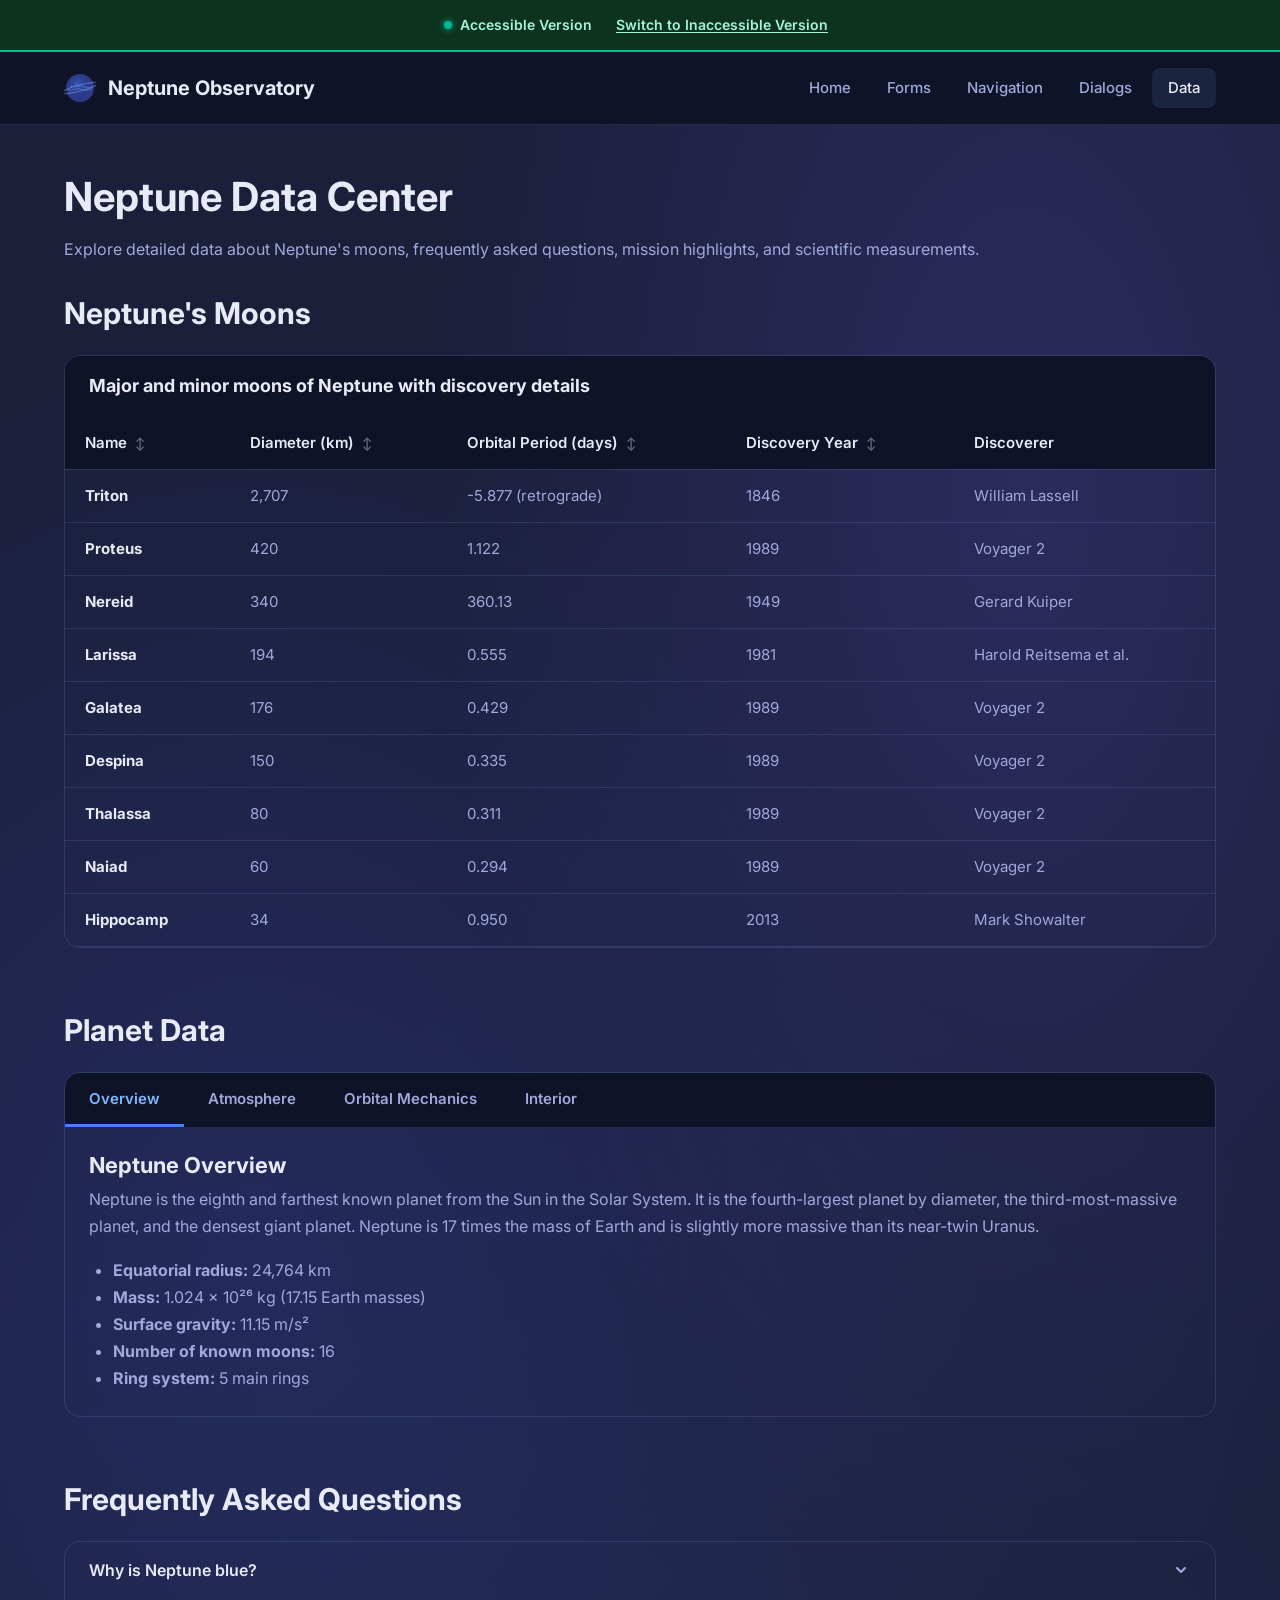
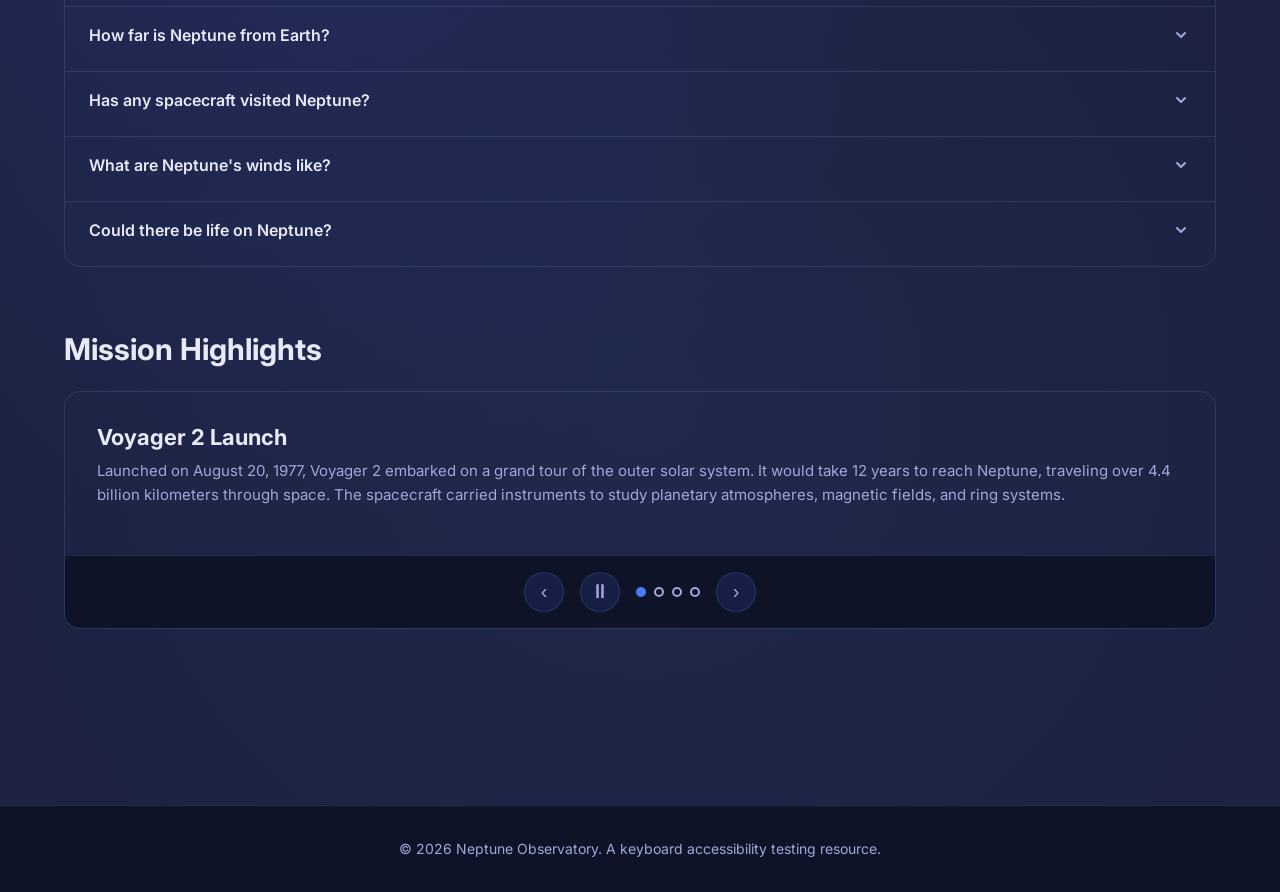
==== data/accessible.html @ d1db6659 "Add accessibility practice site with accessible and inaccessible component demos Includes home, form" ====
<!DOCTYPE html>
<html lang="en">
<head>
  <meta charset="UTF-8">
  <meta name="viewport" content="width=device-width, initial-scale=1.0">
  <title>Data — Neptune Observatory</title>
  <link rel="stylesheet" href="/css/theme.css">
  <link rel="stylesheet" href="/css/components.css">
  <link rel="stylesheet" href="/css/version-switcher.css">
  <link rel="icon" href="/images/neptune-icon.svg">
</head>
<body>
  <a href="#main-content" class="skip-link">Skip to main content</a>

  <header class="site-header">
    <div class="container">
      <a href="/home/accessible.html" class="site-logo">
        <img src="/images/neptune-icon.svg" alt="" width="32" height="32">
        Neptune Observatory
      </a>
      <nav class="main-nav" aria-label="Main navigation">
        <ul>
          <li><a href="/home/accessible.html">Home</a></li>
          <li><a href="/forms/accessible.html">Forms</a></li>
          <li><a href="/navigation/accessible.html">Navigation</a></li>
          <li><a href="/dialogs/accessible.html">Dialogs</a></li>
          <li><a href="/data/accessible.html" aria-current="page">Data</a></li>
        </ul>
      </nav>
    </div>
  </header>

  <main id="main-content">
    <div class="container">
      <div class="section-header" style="margin-bottom: 2rem;">
        <h1>Neptune Data Center</h1>
        <p>Explore detailed data about Neptune's moons, frequently asked questions, mission highlights, and scientific measurements.</p>
      </div>

      <!-- Data Table -->
      <section class="section" aria-labelledby="moons-heading">
        <h2 id="moons-heading">Neptune's Moons</h2>
        <div class="data-table-wrapper" style="margin-top: 1.5rem;">
          <table class="data-table">
            <caption>Major and minor moons of Neptune with discovery details</caption>
            <thead>
              <tr>
                <th scope="col" aria-sort="none">Name</th>
                <th scope="col" aria-sort="none">Diameter (km)</th>
                <th scope="col" aria-sort="none">Orbital Period (days)</th>
                <th scope="col" aria-sort="none">Discovery Year</th>
                <th scope="col">Discoverer</th>
              </tr>
            </thead>
            <tbody>
              <tr>
                <th scope="row">Triton</th>
                <td>2,707</td>
                <td>-5.877 (retrograde)</td>
                <td>1846</td>
                <td>William Lassell</td>
              </tr>
              <tr>
                <th scope="row">Proteus</th>
                <td>420</td>
                <td>1.122</td>
                <td>1989</td>
                <td>Voyager 2</td>
              </tr>
              <tr>
                <th scope="row">Nereid</th>
                <td>340</td>
                <td>360.13</td>
                <td>1949</td>
                <td>Gerard Kuiper</td>
              </tr>
              <tr>
                <th scope="row">Larissa</th>
                <td>194</td>
                <td>0.555</td>
                <td>1981</td>
                <td>Harold Reitsema et al.</td>
              </tr>
              <tr>
                <th scope="row">Galatea</th>
                <td>176</td>
                <td>0.429</td>
                <td>1989</td>
                <td>Voyager 2</td>
              </tr>
              <tr>
                <th scope="row">Despina</th>
                <td>150</td>
                <td>0.335</td>
                <td>1989</td>
                <td>Voyager 2</td>
              </tr>
              <tr>
                <th scope="row">Thalassa</th>
                <td>80</td>
                <td>0.311</td>
                <td>1989</td>
                <td>Voyager 2</td>
              </tr>
              <tr>
                <th scope="row">Naiad</th>
                <td>60</td>
                <td>0.294</td>
                <td>1989</td>
                <td>Voyager 2</td>
              </tr>
              <tr>
                <th scope="row">Hippocamp</th>
                <td>34</td>
                <td>0.950</td>
                <td>2013</td>
                <td>Mark Showalter</td>
              </tr>
            </tbody>
          </table>
        </div>
      </section>

      <!-- Tabs -->
      <section class="section" aria-labelledby="planet-data-heading">
        <h2 id="planet-data-heading">Planet Data</h2>
        <div class="tabs-container" data-tabs style="margin-top: 1.5rem;">
          <div class="tab-list" role="tablist" aria-label="Neptune data categories">
            <button role="tab" id="tab-overview" class="tab-item" aria-selected="true" aria-controls="panel-overview" tabindex="0">Overview</button>
            <button role="tab" id="tab-atmosphere" class="tab-item" aria-selected="false" aria-controls="panel-atmosphere" tabindex="-1">Atmosphere</button>
            <button role="tab" id="tab-orbit" class="tab-item" aria-selected="false" aria-controls="panel-orbit" tabindex="-1">Orbital Mechanics</button>
            <button role="tab" id="tab-interior" class="tab-item" aria-selected="false" aria-controls="panel-interior" tabindex="-1">Interior</button>
          </div>
          <div role="tabpanel" id="panel-overview" class="tab-panel" aria-labelledby="tab-overview">
            <h3>Neptune Overview</h3>
            <p>Neptune is the eighth and farthest known planet from the Sun in the Solar System. It is the fourth-largest planet by diameter, the third-most-massive planet, and the densest giant planet. Neptune is 17 times the mass of Earth and is slightly more massive than its near-twin Uranus.</p>
            <ul style="padding-left: 1.5rem; margin-top: 1rem;">
              <li><strong>Equatorial radius:</strong> 24,764 km</li>
              <li><strong>Mass:</strong> 1.024 × 10²⁶ kg (17.15 Earth masses)</li>
              <li><strong>Surface gravity:</strong> 11.15 m/s²</li>
              <li><strong>Number of known moons:</strong> 16</li>
              <li><strong>Ring system:</strong> 5 main rings</li>
            </ul>
          </div>
          <div role="tabpanel" id="panel-atmosphere" class="tab-panel" aria-labelledby="tab-atmosphere" hidden>
            <h3>Atmospheric Composition</h3>
            <p>Neptune's atmosphere is composed primarily of hydrogen and helium, along with traces of hydrocarbons and possibly nitrogen. It contains a higher proportion of ices such as water, ammonia, and methane compared to Jupiter and Saturn.</p>
            <ul style="padding-left: 1.5rem; margin-top: 1rem;">
              <li><strong>Hydrogen (H₂):</strong> 80 ± 3.2%</li>
              <li><strong>Helium (He):</strong> 19 ± 3.2%</li>
              <li><strong>Methane (CH₄):</strong> 1.5 ± 0.5%</li>
              <li><strong>Hydrogen deuteride (HD):</strong> ~0.019%</li>
              <li><strong>Ethane (C₂H₆):</strong> ~0.00015%</li>
            </ul>
          </div>
          <div role="tabpanel" id="panel-orbit" class="tab-panel" aria-labelledby="tab-orbit" hidden>
            <h3>Orbital Mechanics</h3>
            <p>Neptune orbits the Sun at an average distance of 30.07 AU (4.5 billion km). Its orbital period is approximately 164.8 Earth years, meaning it has completed just one full orbit since its discovery in 1846.</p>
            <ul style="padding-left: 1.5rem; margin-top: 1rem;">
              <li><strong>Semi-major axis:</strong> 30.07 AU</li>
              <li><strong>Orbital period:</strong> 164.8 years</li>
              <li><strong>Orbital eccentricity:</strong> 0.0086</li>
              <li><strong>Orbital inclination:</strong> 1.77°</li>
              <li><strong>Average orbital speed:</strong> 5.43 km/s</li>
            </ul>
          </div>
          <div role="tabpanel" id="panel-interior" class="tab-panel" aria-labelledby="tab-interior" hidden>
            <h3>Interior Structure</h3>
            <p>Neptune's internal structure resembles that of Uranus. The planet likely has a rocky core composed of silicates and iron-nickel, surrounded by a mantle of water, methane, and ammonia ices. The mantle may contain a vast ocean of super-hot, electrically conductive water.</p>
            <ul style="padding-left: 1.5rem; margin-top: 1rem;">
              <li><strong>Core mass:</strong> ~1.2 Earth masses</li>
              <li><strong>Core temperature:</strong> ~5,400 K</li>
              <li><strong>Core pressure:</strong> ~7 Mbar</li>
              <li><strong>Mantle composition:</strong> Water, methane, ammonia ices</li>
              <li><strong>Magnetic field tilt:</strong> 47° from rotational axis</li>
            </ul>
          </div>
        </div>
      </section>

      <!-- Accordion -->
      <section class="section" aria-labelledby="faq-heading">
        <h2 id="faq-heading">Frequently Asked Questions</h2>
        <div class="accordion" data-accordion style="margin-top: 1.5rem;">
          <div class="accordion-item">
            <h3>
              <button class="accordion-trigger" aria-expanded="false" aria-controls="faq-1">
                Why is Neptune blue?
                <svg class="accordion-trigger-icon" width="20" height="20" viewBox="0 0 20 20" fill="currentColor" aria-hidden="true"><path d="M5.293 7.293a1 1 0 011.414 0L10 10.586l3.293-3.293a1 1 0 111.414 1.414l-4 4a1 1 0 01-1.414 0l-4-4a1 1 0 010-1.414z"/></svg>
              </button>
            </h3>
            <div class="accordion-panel" id="faq-1" role="region" aria-labelledby="faq-1-trigger" hidden>
              <p>Neptune's blue color is the result of methane in the atmosphere absorbing red wavelengths of sunlight and reflecting blue wavelengths back into space. However, methane alone doesn't fully explain the vivid blue — an unknown atmospheric component likely contributes to the deeper coloration compared to Uranus.</p>
            </div>
          </div>
          <div class="accordion-item">
            <h3>
              <button class="accordion-trigger" aria-expanded="false" aria-controls="faq-2">
                How far is Neptune from Earth?
                <svg class="accordion-trigger-icon" width="20" height="20" viewBox="0 0 20 20" fill="currentColor" aria-hidden="true"><path d="M5.293 7.293a1 1 0 011.414 0L10 10.586l3.293-3.293a1 1 0 111.414 1.414l-4 4a1 1 0 01-1.414 0l-4-4a1 1 0 010-1.414z"/></svg>
              </button>
            </h3>
            <div class="accordion-panel" id="faq-2" role="region" hidden>
              <p>The distance between Earth and Neptune varies significantly due to their different orbital positions. At its closest approach (opposition), Neptune is about 4.3 billion km (28.8 AU) from Earth. At its farthest, the distance can reach about 4.7 billion km (31.3 AU). Light takes approximately 4 hours to travel from Neptune to Earth.</p>
            </div>
          </div>
          <div class="accordion-item">
            <h3>
              <button class="accordion-trigger" aria-expanded="false" aria-controls="faq-3">
                Has any spacecraft visited Neptune?
                <svg class="accordion-trigger-icon" width="20" height="20" viewBox="0 0 20 20" fill="currentColor" aria-hidden="true"><path d="M5.293 7.293a1 1 0 011.414 0L10 10.586l3.293-3.293a1 1 0 111.414 1.414l-4 4a1 1 0 01-1.414 0l-4-4a1 1 0 010-1.414z"/></svg>
              </button>
            </h3>
            <div class="accordion-panel" id="faq-3" role="region" hidden>
              <p>Only one spacecraft has visited Neptune: Voyager 2, which made its closest approach on August 25, 1989. During its flyby, Voyager 2 discovered six new moons, observed Neptune's ring system, and studied the planet's atmosphere and magnetic field. No dedicated Neptune mission has been launched since, though several have been proposed.</p>
            </div>
          </div>
          <div class="accordion-item">
            <h3>
              <button class="accordion-trigger" aria-expanded="false" aria-controls="faq-4">
                What are Neptune's winds like?
                <svg class="accordion-trigger-icon" width="20" height="20" viewBox="0 0 20 20" fill="currentColor" aria-hidden="true"><path d="M5.293 7.293a1 1 0 011.414 0L10 10.586l3.293-3.293a1 1 0 111.414 1.414l-4 4a1 1 0 01-1.414 0l-4-4a1 1 0 010-1.414z"/></svg>
              </button>
            </h3>
            <div class="accordion-panel" id="faq-4" role="region" hidden>
              <p>Neptune has the fastest winds in the solar system, reaching speeds of up to 2,100 km/h (580 m/s). These winds blow primarily in a direction opposite to the planet's rotation (westward). The source of energy driving these extreme winds remains a puzzle, as Neptune receives very little solar energy due to its distance from the Sun.</p>
            </div>
          </div>
          <div class="accordion-item">
            <h3>
              <button class="accordion-trigger" aria-expanded="false" aria-controls="faq-5">
                Could there be life on Neptune?
                <svg class="accordion-trigger-icon" width="20" height="20" viewBox="0 0 20 20" fill="currentColor" aria-hidden="true"><path d="M5.293 7.293a1 1 0 011.414 0L10 10.586l3.293-3.293a1 1 0 111.414 1.414l-4 4a1 1 0 01-1.414 0l-4-4a1 1 0 010-1.414z"/></svg>
              </button>
            </h3>
            <div class="accordion-panel" id="faq-5" role="region" hidden>
              <p>Neptune itself is extremely unlikely to harbor life as we know it, due to extreme temperatures, pressures, and lack of a solid surface. However, its moon Triton is of some interest — with active geysers, a thin atmosphere, and a subsurface ocean possibly maintained by tidal heating, Triton could theoretically have environments where simple life might exist.</p>
            </div>
          </div>
        </div>
      </section>

      <!-- Carousel -->
      <section class="section" aria-labelledby="missions-heading">
        <h2 id="missions-heading">Mission Highlights</h2>
        <div class="carousel" data-carousel role="region" aria-roledescription="carousel" aria-label="Neptune mission highlights" style="margin-top: 1.5rem;">
          <div class="carousel-viewport">
            <div class="carousel-track">
              <div class="carousel-slide" role="group" aria-roledescription="slide" aria-label="1 of 4">
                <h3>Voyager 2 Launch</h3>
                <p>Launched on August 20, 1977, Voyager 2 embarked on a grand tour of the outer solar system. It would take 12 years to reach Neptune, traveling over 4.4 billion kilometers through space. The spacecraft carried instruments to study planetary atmospheres, magnetic fields, and ring systems.</p>
              </div>
              <div class="carousel-slide" role="group" aria-roledescription="slide" aria-label="2 of 4">
                <h3>Neptune Encounter</h3>
                <p>On August 25, 1989, Voyager 2 made its closest approach to Neptune, passing just 4,951 km above the cloud tops. During the encounter, it discovered the Great Dark Spot, measured wind speeds exceeding 2,000 km/h, and detected Neptune's magnetic field tilted 47° from the rotation axis.</p>
              </div>
              <div class="carousel-slide" role="group" aria-roledescription="slide" aria-label="3 of 4">
                <h3>Triton Flyby</h3>
                <p>Shortly after Neptune, Voyager 2 flew past Triton at a distance of just 40,000 km. It revealed a geologically young surface with active nitrogen geysers, the cantaloupe terrain, and a thin nitrogen atmosphere. Surface temperature was measured at just 38 K (-235°C).</p>
              </div>
              <div class="carousel-slide" role="group" aria-roledescription="slide" aria-label="4 of 4">
                <h3>JWST Observations</h3>
                <p>In 2022, the James Webb Space Telescope captured the clearest images of Neptune's rings in over 30 years. JWST's infrared instruments revealed previously unseen cloud bands and provided new data about atmospheric methane, offering insights that ground-based telescopes cannot achieve.</p>
              </div>
            </div>
          </div>
          <div class="carousel-controls">
            <button type="button" class="carousel-btn" data-carousel-prev aria-label="Previous slide">&#8249;</button>
            <button type="button" class="carousel-btn" data-carousel-pause aria-label="Pause automatic slide rotation">⏸</button>
            <div class="carousel-indicators">
              <button type="button" class="carousel-dot active" aria-label="Go to slide 1" aria-current="true"></button>
              <button type="button" class="carousel-dot" aria-label="Go to slide 2"></button>
              <button type="button" class="carousel-dot" aria-label="Go to slide 3"></button>
              <button type="button" class="carousel-dot" aria-label="Go to slide 4"></button>
            </div>
            <button type="button" class="carousel-btn" data-carousel-next aria-label="Next slide">&#8250;</button>
          </div>
          <div aria-live="polite" aria-atomic="true" class="visually-hidden"></div>
        </div>
      </section>
    </div>
  </main>

  <footer class="site-footer">
    <div class="container">
      <p>&copy; 2026 Neptune Observatory. A keyboard accessibility testing resource.</p>
    </div>
  </footer>

  <script src="/js/version-switcher.js"></script>
  <script src="/js/components/tabs.js"></script>
  <script src="/js/components/accordion.js"></script>
  <script src="/js/components/carousel.js"></script>
</body>
</html>
---- css/theme.css ----
/* Neptune Observatory — Design Tokens & Global Styles */

@import url('https://fonts.googleapis.com/css2?family=Inter:wght@400;500;600;700&display=swap');

:root {
  --color-neptune-deep: #1b1f3a;
  --color-neptune-mid: #2d3a8c;
  --color-neptune-bright: #4a7cf7;
  --color-neptune-glow: #7eb8ff;
  --color-neptune-ice: #c8e0ff;
  --color-neptune-surface: #0f1328;
  --color-storm-accent: #6c5ce7;
  --color-triton-teal: #00b894;
  --color-text-primary: #e8eaf6;
  --color-text-secondary: #9fa8da;
  --color-text-dark: #1a1a2e;
  --color-danger: #ff6b6b;
  --color-warning: #f0a500;
  --color-focus-ring: #7eb8ff;
  --color-card-bg: rgba(45, 58, 140, 0.3);
  --color-card-border: rgba(126, 184, 255, 0.15);
  --color-input-bg: rgba(15, 19, 40, 0.6);
  --color-input-border: rgba(126, 184, 255, 0.3);

  --font-heading: 'Inter', system-ui, -apple-system, sans-serif;
  --font-body: 'Inter', system-ui, -apple-system, sans-serif;

  --radius-sm: 4px;
  --radius-md: 8px;
  --radius-lg: 16px;
  --radius-xl: 24px;
  --shadow-glow: 0 0 12px rgba(126, 184, 255, 0.3);
  --shadow-card: 0 4px 24px rgba(0, 0, 0, 0.3);
  --transition-standard: 150ms ease;
  --transition-smooth: 300ms ease;

  --container-max: 1200px;
  --container-narrow: 800px;
}

/* Reset */
*, *::before, *::after {
  box-sizing: border-box;
  margin: 0;
  padding: 0;
}

html {
  font-size: 16px;
  scroll-behavior: smooth;
}

body {
  font-family: var(--font-body);
  font-weight: 400;
  line-height: 1.6;
  color: var(--color-text-primary);
  background-color: var(--color-neptune-deep);
  background-image:
    radial-gradient(ellipse at 20% 50%, rgba(45, 58, 140, 0.4) 0%, transparent 50%),
    radial-gradient(ellipse at 80% 20%, rgba(108, 92, 231, 0.2) 0%, transparent 40%),
    radial-gradient(circle at 50% 80%, rgba(74, 124, 247, 0.1) 0%, transparent 50%);
  min-height: 100vh;
}

/* Typography */
h1, h2, h3, h4, h5, h6 {
  font-family: var(--font-heading);
  font-weight: 700;
  line-height: 1.2;
  color: var(--color-text-primary);
}

h1 { font-size: 2.5rem; margin-bottom: 1rem; }
h2 { font-size: 1.875rem; margin-bottom: 0.75rem; }
h3 { font-size: 1.375rem; margin-bottom: 0.5rem; }
h4 { font-size: 1.125rem; margin-bottom: 0.5rem; }

p {
  margin-bottom: 1rem;
  color: var(--color-text-secondary);
}

a {
  color: var(--color-neptune-glow);
  text-decoration: underline;
  text-underline-offset: 2px;
  transition: color var(--transition-standard);
}

a:hover {
  color: var(--color-neptune-ice);
}

img {
  max-width: 100%;
  height: auto;
  display: block;
}

/* Layout */
.container {
  max-width: var(--container-max);
  margin: 0 auto;
  padding: 0 1.5rem;
}

.container--narrow {
  max-width: var(--container-narrow);
}

/* Focus Styles (Accessible) */
:focus-visible {
  outline: 2px solid var(--color-focus-ring);
  outline-offset: 2px;
  box-shadow: var(--shadow-glow);
  border-radius: var(--radius-sm);
}

/* Skip Link */
.skip-link {
  position: absolute;
  top: -100px;
  left: 1rem;
  z-index: 10000;
  padding: 0.75rem 1.5rem;
  background: var(--color-neptune-bright);
  color: #fff;
  font-weight: 600;
  border-radius: var(--radius-md);
  text-decoration: none;
  transition: top var(--transition-standard);
}

.skip-link:focus {
  top: 4.5rem;
  outline: 2px solid #fff;
  outline-offset: 2px;
}

/* Site Header */
.site-header {
  background: var(--color-neptune-surface);
  border-bottom: 1px solid var(--color-card-border);
  padding: 1rem 0;
  position: sticky;
  top: 0;
  z-index: 100;
}

.site-header .container {
  display: flex;
  align-items: center;
  justify-content: space-between;
  gap: 2rem;
}

.site-logo {
  display: flex;
  align-items: center;
  gap: 0.75rem;
  text-decoration: none;
  color: var(--color-text-primary);
  font-weight: 700;
  font-size: 1.25rem;
  white-space: nowrap;
}

.site-logo:hover {
  color: var(--color-neptune-glow);
}

.site-logo svg {
  width: 32px;
  height: 32px;
  flex-shrink: 0;
}

/* Main Navigation */
.main-nav ul {
  display: flex;
  list-style: none;
  gap: 0.25rem;
}

.main-nav a {
  display: block;
  padding: 0.5rem 1rem;
  color: var(--color-text-secondary);
  text-decoration: none;
  border-radius: var(--radius-md);
  font-weight: 500;
  font-size: 0.9375rem;
  transition: color var(--transition-standard), background var(--transition-standard);
}

.main-nav a:hover,
.main-nav a[aria-current="page"] {
  color: var(--color-text-primary);
  background: rgba(126, 184, 255, 0.1);
}

/* Hero Section */
.hero {
  padding: 4rem 0;
  text-align: center;
}

.hero h1 {
  font-size: 3rem;
  background: linear-gradient(135deg, var(--color-neptune-glow), var(--color-storm-accent));
  -webkit-background-clip: text;
  -webkit-text-fill-color: transparent;
  background-clip: text;
  margin-bottom: 1.5rem;
}

.hero p {
  font-size: 1.25rem;
  max-width: 600px;
  margin: 0 auto 2rem;
}

.hero-image {
  width: 100%;
  max-width: 600px;
  margin: 2rem auto 0;
  border-radius: var(--radius-xl);
  overflow: hidden;
  box-shadow: var(--shadow-card), 0 0 60px rgba(74, 124, 247, 0.2);
}

.hero-image img {
  width: 100%;
  aspect-ratio: 16 / 9;
  object-fit: cover;
}

/* Main Content */
main {
  padding: 3rem 0;
  min-height: 60vh;
}

/* Site Footer */
.site-footer {
  background: var(--color-neptune-surface);
  border-top: 1px solid var(--color-card-border);
  padding: 2rem 0;
  margin-top: 4rem;
  text-align: center;
}

.site-footer p {
  font-size: 0.875rem;
  color: var(--color-text-secondary);
  margin: 0;
}

/* Section Spacing */
.section {
  margin-bottom: 4rem;
}

.section-header {
  margin-bottom: 2rem;
}

/* Utility */
.visually-hidden {
  position: absolute;
  width: 1px;
  height: 1px;
  padding: 0;
  margin: -1px;
  overflow: hidden;
  clip: rect(0, 0, 0, 0);
  white-space: nowrap;
  border: 0;
}

/* Responsive */
@media (max-width: 768px) {
  h1 { font-size: 2rem; }
  .hero h1 { font-size: 2.25rem; }
  h2 { font-size: 1.5rem; }
  .hero { padding: 2rem 0; }

  .site-header .container {
    flex-wrap: wrap;
  }

  .main-nav ul {
    flex-wrap: wrap;
  }
}
---- css/components.css ----
/* Neptune Observatory — Component Styles */

/* Buttons */
.btn {
  display: inline-flex;
  align-items: center;
  justify-content: center;
  gap: 0.5rem;
  padding: 0.75rem 1.5rem;
  font-family: var(--font-body);
  font-size: 1rem;
  font-weight: 600;
  line-height: 1;
  border: none;
  border-radius: var(--radius-md);
  cursor: pointer;
  text-decoration: none;
  transition: all var(--transition-standard);
  white-space: nowrap;
}

.btn-primary {
  background: linear-gradient(135deg, var(--color-neptune-bright), var(--color-storm-accent));
  color: #fff;
}

.btn-primary:hover {
  box-shadow: var(--shadow-glow);
  transform: translateY(-1px);
}

.btn-secondary {
  background: transparent;
  color: var(--color-neptune-glow);
  border: 2px solid var(--color-neptune-glow);
}

.btn-secondary:hover {
  background: rgba(126, 184, 255, 0.1);
}

.btn-icon {
  width: 44px;
  height: 44px;
  padding: 0;
  border-radius: 50%;
  background: var(--color-card-bg);
  border: 1px solid var(--color-card-border);
  color: var(--color-text-secondary);
}

.btn-icon:hover {
  color: var(--color-neptune-glow);
  border-color: var(--color-neptune-glow);
}

.btn-icon svg {
  width: 20px;
  height: 20px;
}

.btn-group {
  display: flex;
  gap: 1rem;
  flex-wrap: wrap;
}

/* Cards */
.card {
  background: var(--color-card-bg);
  border: 1px solid var(--color-card-border);
  border-radius: var(--radius-lg);
  overflow: hidden;
  transition: all var(--transition-smooth);
}

.card:hover {
  border-color: var(--color-neptune-glow);
  box-shadow: var(--shadow-glow);
  transform: translateY(-2px);
}

.card-image {
  width: 100%;
  aspect-ratio: 16 / 10;
  object-fit: cover;
}

.card-body {
  padding: 1.5rem;
}

.card-body h3 {
  margin-bottom: 0.5rem;
}

.card-body p {
  font-size: 0.9375rem;
  margin-bottom: 1rem;
}

.card-link {
  text-decoration: none;
  color: inherit;
  display: block;
}

.card-link:hover {
  color: inherit;
}

.card-grid {
  display: grid;
  grid-template-columns: repeat(auto-fill, minmax(300px, 1fr));
  gap: 1.5rem;
}

/* Forms */
.form-group {
  margin-bottom: 1.5rem;
}

.form-label {
  display: block;
  font-weight: 600;
  font-size: 0.9375rem;
  color: var(--color-text-primary);
  margin-bottom: 0.5rem;
}

.form-label .required {
  color: var(--color-danger);
  margin-left: 0.25rem;
}

.form-input,
.form-select,
.form-textarea {
  width: 100%;
  padding: 0.75rem 1rem;
  font-family: var(--font-body);
  font-size: 1rem;
  color: var(--color-text-primary);
  background: var(--color-input-bg);
  border: 1px solid var(--color-input-border);
  border-radius: var(--radius-md);
  transition: border-color var(--transition-standard), box-shadow var(--transition-standard);
}

.form-input:hover,
.form-select:hover,
.form-textarea:hover {
  border-color: var(--color-neptune-glow);
}

.form-input:focus,
.form-select:focus,
.form-textarea:focus {
  border-color: var(--color-neptune-bright);
  box-shadow: 0 0 0 3px rgba(74, 124, 247, 0.2);
  outline: none;
}

.form-input::placeholder {
  color: var(--color-text-secondary);
  opacity: 0.6;
}

.form-textarea {
  min-height: 120px;
  resize: vertical;
}

.form-select {
  appearance: none;
  background-image: url("data:image/svg+xml,%3Csvg xmlns='http://www.w3.org/2000/svg' width='16' height='16' fill='%239fa8da' viewBox='0 0 16 16'%3E%3Cpath d='M4 6l4 4 4-4'/%3E%3C/svg%3E");
  background-repeat: no-repeat;
  background-position: right 1rem center;
  padding-right: 2.5rem;
}

.form-error {
  color: var(--color-danger);
  font-size: 0.875rem;
  margin-top: 0.375rem;
}

.form-input.is-invalid,
.form-select.is-invalid {
  border-color: var(--color-danger);
}

/* Fieldset and Legend */
.form-fieldset {
  border: 1px solid var(--color-card-border);
  border-radius: var(--radius-md);
  padding: 1.25rem;
  margin-bottom: 1.5rem;
}

.form-fieldset legend {
  font-weight: 600;
  font-size: 0.9375rem;
  color: var(--color-text-primary);
  padding: 0 0.5rem;
}

/* Checkbox and Radio */
.form-check {
  display: flex;
  align-items: center;
  gap: 0.625rem;
  margin-bottom: 0.5rem;
  cursor: pointer;
}

.form-check input[type="radio"],
.form-check input[type="checkbox"] {
  width: 20px;
  height: 20px;
  accent-color: var(--color-neptune-bright);
  cursor: pointer;
}

.form-check label {
  cursor: pointer;
  font-size: 0.9375rem;
  color: var(--color-text-secondary);
}

/* Custom fake checkbox/radio for inaccessible version */
.fake-radio,
.fake-checkbox {
  width: 20px;
  height: 20px;
  border: 2px solid var(--color-input-border);
  display: inline-flex;
  align-items: center;
  justify-content: center;
  flex-shrink: 0;
  cursor: pointer;
  transition: all var(--transition-standard);
}

.fake-radio {
  border-radius: 50%;
}

.fake-checkbox {
  border-radius: var(--radius-sm);
}

.fake-radio.selected {
  border-color: var(--color-neptune-bright);
}

.fake-radio.selected::after {
  content: '';
  width: 10px;
  height: 10px;
  border-radius: 50%;
  background: var(--color-neptune-bright);
}

.fake-checkbox.selected {
  border-color: var(--color-neptune-bright);
  background: var(--color-neptune-bright);
}

.fake-checkbox.selected::after {
  content: '✓';
  color: #fff;
  font-size: 14px;
  font-weight: 700;
}

/* Custom fake select */
.fake-select {
  position: relative;
}

.fake-select-trigger {
  width: 100%;
  padding: 0.75rem 1rem;
  font-family: var(--font-body);
  font-size: 1rem;
  color: var(--color-text-primary);
  background: var(--color-input-bg);
  border: 1px solid var(--color-input-border);
  border-radius: var(--radius-md);
  cursor: pointer;
  display: flex;
  justify-content: space-between;
  align-items: center;
}

.fake-select-trigger::after {
  content: '▾';
  color: var(--color-text-secondary);
}

.fake-select-dropdown {
  position: absolute;
  top: 100%;
  left: 0;
  right: 0;
  background: var(--color-neptune-deep);
  border: 1px solid var(--color-card-border);
  border-radius: var(--radius-md);
  margin-top: 4px;
  max-height: 200px;
  overflow-y: auto;
  z-index: 50;
  display: none;
}

.fake-select-dropdown.open {
  display: block;
}

.fake-select-option {
  padding: 0.625rem 1rem;
  cursor: pointer;
  color: var(--color-text-secondary);
  transition: background var(--transition-standard);
}

.fake-select-option:hover {
  background: rgba(126, 184, 255, 0.1);
  color: var(--color-text-primary);
}

/* Combobox / Autocomplete */
.combobox-wrapper {
  position: relative;
}

.combobox-listbox {
  position: absolute;
  top: 100%;
  left: 0;
  right: 0;
  background: var(--color-neptune-deep);
  border: 1px solid var(--color-card-border);
  border-radius: var(--radius-md);
  margin-top: 4px;
  max-height: 200px;
  overflow-y: auto;
  z-index: 50;
  display: none;
}

.combobox-listbox.open {
  display: block;
}

.combobox-option {
  padding: 0.625rem 1rem;
  cursor: pointer;
  color: var(--color-text-secondary);
  transition: background var(--transition-standard);
}

.combobox-option:hover,
.combobox-option.focused {
  background: rgba(126, 184, 255, 0.1);
  color: var(--color-text-primary);
}

.combobox-option[aria-selected="true"] {
  background: rgba(74, 124, 247, 0.2);
  color: var(--color-text-primary);
}

/* Tables */
.data-table-wrapper {
  overflow-x: auto;
  border-radius: var(--radius-lg);
  border: 1px solid var(--color-card-border);
}

.data-table {
  width: 100%;
  border-collapse: collapse;
  font-size: 0.9375rem;
}

.data-table caption {
  padding: 1rem 1.5rem;
  font-weight: 700;
  font-size: 1.125rem;
  text-align: left;
  background: var(--color-neptune-surface);
  color: var(--color-text-primary);
}

.data-table th,
.data-table td {
  padding: 0.875rem 1.25rem;
  text-align: left;
  border-bottom: 1px solid var(--color-card-border);
}

.data-table thead th {
  background: var(--color-neptune-surface);
  color: var(--color-text-primary);
  font-weight: 600;
  white-space: nowrap;
}

.data-table tbody tr {
  transition: background var(--transition-standard);
}

.data-table tbody tr:hover {
  background: rgba(126, 184, 255, 0.05);
}

.data-table tbody td {
  color: var(--color-text-secondary);
}

.data-table th[aria-sort] {
  cursor: pointer;
}

.data-table th[aria-sort]::after {
  margin-left: 0.5rem;
  font-size: 0.75rem;
}

.data-table th[aria-sort="ascending"]::after {
  content: '▲';
}

.data-table th[aria-sort="descending"]::after {
  content: '▼';
}

.data-table th[aria-sort="none"]::after {
  content: '↕';
  opacity: 0.4;
}

/* Fake table (div-based for inaccessible version) */
.fake-table {
  font-size: 0.9375rem;
  border: 1px solid var(--color-card-border);
  border-radius: var(--radius-lg);
  overflow: hidden;
}

.fake-table-caption {
  padding: 1rem 1.5rem;
  font-weight: 700;
  font-size: 1.125rem;
  background: var(--color-neptune-surface);
  color: var(--color-text-primary);
}

.fake-table-header,
.fake-table-row {
  display: grid;
  border-bottom: 1px solid var(--color-card-border);
}

.fake-table-header {
  background: var(--color-neptune-surface);
}

.fake-table-cell {
  padding: 0.875rem 1.25rem;
  color: var(--color-text-secondary);
}

.fake-table-header .fake-table-cell {
  font-weight: 600;
  color: var(--color-text-primary);
}

/* Accordion */
.accordion {
  border: 1px solid var(--color-card-border);
  border-radius: var(--radius-lg);
  overflow: hidden;
}

.accordion-item {
  border-bottom: 1px solid var(--color-card-border);
}

.accordion-item:last-child {
  border-bottom: none;
}

.accordion-trigger {
  width: 100%;
  display: flex;
  align-items: center;
  justify-content: space-between;
  padding: 1.125rem 1.5rem;
  font-family: var(--font-body);
  font-size: 1rem;
  font-weight: 600;
  color: var(--color-text-primary);
  background: transparent;
  border: none;
  cursor: pointer;
  text-align: left;
  transition: background var(--transition-standard);
}

.accordion-trigger:hover {
  background: rgba(126, 184, 255, 0.05);
}

.accordion-trigger-icon {
  transition: transform var(--transition-smooth);
  flex-shrink: 0;
  color: var(--color-text-secondary);
}

.accordion-trigger[aria-expanded="true"] .accordion-trigger-icon,
.accordion-trigger.expanded .accordion-trigger-icon {
  transform: rotate(180deg);
}

.accordion-panel {
  padding: 0 1.5rem 1.25rem;
  color: var(--color-text-secondary);
  font-size: 0.9375rem;
  line-height: 1.7;
}

.accordion-panel[hidden] {
  display: none;
}

/* Tabs */
.tabs-container {
  border: 1px solid var(--color-card-border);
  border-radius: var(--radius-lg);
  overflow: hidden;
}

.tab-list {
  display: flex;
  background: var(--color-neptune-surface);
  border-bottom: 1px solid var(--color-card-border);
  overflow-x: auto;
}

.tab-item {
  padding: 1rem 1.5rem;
  font-family: var(--font-body);
  font-size: 0.9375rem;
  font-weight: 600;
  color: var(--color-text-secondary);
  background: transparent;
  border: none;
  border-bottom: 3px solid transparent;
  cursor: pointer;
  white-space: nowrap;
  transition: all var(--transition-standard);
}

.tab-item:hover {
  color: var(--color-text-primary);
  background: rgba(126, 184, 255, 0.05);
}

.tab-item[aria-selected="true"],
.tab-item.active {
  color: var(--color-neptune-glow);
  border-bottom-color: var(--color-neptune-bright);
}

.tab-panel {
  padding: 1.5rem;
  color: var(--color-text-secondary);
  line-height: 1.7;
}

.tab-panel[hidden] {
  display: none;
}

/* Carousel */
.carousel {
  position: relative;
  border: 1px solid var(--color-card-border);
  border-radius: var(--radius-lg);
  overflow: hidden;
}

.carousel-viewport {
  position: relative;
  overflow: hidden;
}

.carousel-track {
  display: flex;
  transition: transform var(--transition-smooth);
}

.carousel-slide {
  min-width: 100%;
  padding: 2rem;
}

.carousel-slide-image {
  width: 100%;
  aspect-ratio: 16 / 9;
  object-fit: cover;
  border-radius: var(--radius-md);
  margin-bottom: 1rem;
}

.carousel-slide h3 {
  margin-bottom: 0.5rem;
}

.carousel-slide p {
  font-size: 0.9375rem;
}

.carousel-controls {
  display: flex;
  align-items: center;
  justify-content: center;
  gap: 1rem;
  padding: 1rem;
  background: var(--color-neptune-surface);
  border-top: 1px solid var(--color-card-border);
}

.carousel-btn {
  width: 40px;
  height: 40px;
  display: flex;
  align-items: center;
  justify-content: center;
  background: var(--color-card-bg);
  border: 1px solid var(--color-card-border);
  border-radius: 50%;
  color: var(--color-text-secondary);
  cursor: pointer;
  font-size: 1.25rem;
  transition: all var(--transition-standard);
}

.carousel-btn:hover {
  color: var(--color-neptune-glow);
  border-color: var(--color-neptune-glow);
}

.carousel-indicators {
  display: flex;
  gap: 0.5rem;
}

.carousel-dot {
  width: 10px;
  height: 10px;
  border-radius: 50%;
  border: 2px solid var(--color-text-secondary);
  background: transparent;
  cursor: pointer;
  padding: 0;
  transition: all var(--transition-standard);
}

.carousel-dot.active,
.carousel-dot[aria-current="true"] {
  background: var(--color-neptune-bright);
  border-color: var(--color-neptune-bright);
}

/* Modal/Dialog */
.modal-backdrop {
  position: fixed;
  inset: 0;
  background: rgba(0, 0, 0, 0.7);
  z-index: 500;
  display: none;
  align-items: center;
  justify-content: center;
  padding: 1.5rem;
}

.modal-backdrop.open {
  display: flex;
}

.modal {
  background: var(--color-neptune-deep);
  border: 1px solid var(--color-card-border);
  border-radius: var(--radius-lg);
  max-width: 600px;
  width: 100%;
  max-height: 90vh;
  overflow-y: auto;
  box-shadow: 0 8px 32px rgba(0, 0, 0, 0.5);
}

.modal-header {
  display: flex;
  align-items: center;
  justify-content: space-between;
  padding: 1.25rem 1.5rem;
  border-bottom: 1px solid var(--color-card-border);
}

.modal-header h2 {
  font-size: 1.25rem;
  margin: 0;
}

.modal-close {
  width: 36px;
  height: 36px;
  display: flex;
  align-items: center;
  justify-content: center;
  background: transparent;
  border: 1px solid var(--color-card-border);
  border-radius: var(--radius-md);
  color: var(--color-text-secondary);
  cursor: pointer;
  font-size: 1.25rem;
  transition: all var(--transition-standard);
}

.modal-close:hover {
  color: var(--color-text-primary);
  border-color: var(--color-text-primary);
}

.modal-body {
  padding: 1.5rem;
}

.modal-footer {
  padding: 1rem 1.5rem;
  border-top: 1px solid var(--color-card-border);
  display: flex;
  justify-content: flex-end;
  gap: 0.75rem;
}

/* Date Picker */
.date-picker {
  background: var(--color-neptune-deep);
  border: 1px solid var(--color-card-border);
  border-radius: var(--radius-lg);
  padding: 1rem;
  width: 320px;
}

.date-picker-header {
  display: flex;
  align-items: center;
  justify-content: space-between;
  margin-bottom: 1rem;
}

.date-picker-header button,
.date-picker-header .date-picker-nav {
  width: 36px;
  height: 36px;
  display: flex;
  align-items: center;
  justify-content: center;
  background: transparent;
  border: 1px solid var(--color-card-border);
  border-radius: var(--radius-md);
  color: var(--color-text-secondary);
  cursor: pointer;
  font-size: 1rem;
  transition: all var(--transition-standard);
}

.date-picker-header button:hover,
.date-picker-header .date-picker-nav:hover {
  color: var(--color-text-primary);
  border-color: var(--color-text-primary);
}

.date-picker-title {
  font-weight: 600;
  color: var(--color-text-primary);
}

.date-picker-grid {
  width: 100%;
  border-collapse: collapse;
}

.date-picker-grid th {
  padding: 0.5rem;
  font-size: 0.75rem;
  font-weight: 600;
  color: var(--color-text-secondary);
  text-align: center;
  text-transform: uppercase;
}

.date-picker-grid td {
  padding: 2px;
  text-align: center;
}

.date-picker-day {
  width: 36px;
  height: 36px;
  display: inline-flex;
  align-items: center;
  justify-content: center;
  border-radius: 50%;
  border: none;
  background: transparent;
  color: var(--color-text-secondary);
  font-size: 0.875rem;
  cursor: pointer;
  transition: all var(--transition-standard);
}

.date-picker-day:hover {
  background: rgba(126, 184, 255, 0.15);
  color: var(--color-text-primary);
}

.date-picker-day.today {
  border: 1px solid var(--color-neptune-bright);
}

.date-picker-day[aria-selected="true"],
.date-picker-day.selected {
  background: var(--color-neptune-bright);
  color: #fff;
}

.date-picker-day.other-month {
  opacity: 0.3;
}

/* Disclosure / Dropdown Menus */
.disclosure-nav {
  display: flex;
  gap: 0.25rem;
}

.disclosure-menu {
  position: relative;
}

.disclosure-trigger {
  display: flex;
  align-items: center;
  gap: 0.375rem;
  padding: 0.5rem 1rem;
  font-family: var(--font-body);
  font-size: 0.9375rem;
  font-weight: 500;
  color: var(--color-text-secondary);
  background: transparent;
  border: none;
  border-radius: var(--radius-md);
  cursor: pointer;
  transition: color var(--transition-standard), background var(--transition-standard);
}

.disclosure-trigger:hover {
  color: var(--color-text-primary);
  background: rgba(126, 184, 255, 0.1);
}

.disclosure-trigger-icon {
  font-size: 0.625rem;
  transition: transform var(--transition-standard);
}

.disclosure-trigger[aria-expanded="true"] .disclosure-trigger-icon,
.disclosure-trigger.expanded .disclosure-trigger-icon {
  transform: rotate(180deg);
}

.disclosure-panel {
  position: absolute;
  top: 100%;
  left: 0;
  min-width: 220px;
  background: var(--color-neptune-deep);
  border: 1px solid var(--color-card-border);
  border-radius: var(--radius-md);
  padding: 0.5rem;
  margin-top: 4px;
  z-index: 50;
  box-shadow: var(--shadow-card);
  display: none;
}

.disclosure-panel.open {
  display: block;
}

.disclosure-panel a,
.disclosure-panel .disclosure-item {
  display: block;
  padding: 0.625rem 1rem;
  color: var(--color-text-secondary);
  text-decoration: none;
  border-radius: var(--radius-sm);
  font-size: 0.9375rem;
  transition: all var(--transition-standard);
}

.disclosure-panel a:hover,
.disclosure-panel .disclosure-item:hover {
  color: var(--color-text-primary);
  background: rgba(126, 184, 255, 0.1);
}

/* Breadcrumb */
.breadcrumb {
  display: flex;
  align-items: center;
  gap: 0.5rem;
  font-size: 0.875rem;
  color: var(--color-text-secondary);
  margin-bottom: 2rem;
  flex-wrap: wrap;
}

.breadcrumb a {
  color: var(--color-text-secondary);
  text-decoration: none;
}

.breadcrumb a:hover {
  color: var(--color-neptune-glow);
  text-decoration: underline;
}

.breadcrumb-separator {
  color: var(--color-text-secondary);
  opacity: 0.4;
}

.breadcrumb [aria-current="page"] {
  color: var(--color-text-primary);
  font-weight: 500;
}

/* Gallery Grid */
.gallery-grid {
  display: grid;
  grid-template-columns: repeat(auto-fill, minmax(250px, 1fr));
  gap: 1.25rem;
}

.gallery-item {
  cursor: pointer;
  border-radius: var(--radius-md);
  overflow: hidden;
  border: 2px solid transparent;
  transition: all var(--transition-standard);
}

.gallery-item:hover {
  border-color: var(--color-neptune-glow);
}

.gallery-item img {
  width: 100%;
  aspect-ratio: 4 / 3;
  object-fit: cover;
}

/* Sidebar Nav */
.sidebar-nav {
  background: var(--color-card-bg);
  border: 1px solid var(--color-card-border);
  border-radius: var(--radius-lg);
  padding: 1rem;
}

.sidebar-nav-heading {
  font-weight: 600;
  font-size: 0.875rem;
  text-transform: uppercase;
  letter-spacing: 0.05em;
  color: var(--color-text-secondary);
  padding: 0.5rem 1rem;
  margin-bottom: 0.25rem;
}

.sidebar-nav a {
  display: block;
  padding: 0.5rem 1rem;
  color: var(--color-text-secondary);
  text-decoration: none;
  border-radius: var(--radius-sm);
  font-size: 0.9375rem;
  transition: all var(--transition-standard);
}

.sidebar-nav a:hover {
  color: var(--color-text-primary);
  background: rgba(126, 184, 255, 0.1);
}

.sidebar-nav a[aria-current="page"] {
  color: var(--color-neptune-glow);
  background: rgba(126, 184, 255, 0.1);
}

/* Two-column layout */
.layout-sidebar {
  display: grid;
  grid-template-columns: 260px 1fr;
  gap: 2rem;
  align-items: start;
}

@media (max-width: 768px) {
  .layout-sidebar {
    grid-template-columns: 1fr;
  }
}
---- css/version-switcher.css ----
/* Version Switcher Banner */
.version-banner {
  display: flex;
  align-items: center;
  justify-content: center;
  gap: 1rem;
  padding: 0.625rem 1.5rem;
  font-family: var(--font-body);
  font-size: 0.875rem;
  font-weight: 600;
  z-index: 200;
  flex-wrap: wrap;
}

.version-banner--accessible {
  background: #0d3320;
  border-bottom: 2px solid #00b894;
  color: #a3f5d6;
}

.version-banner--inaccessible {
  background: #3d1515;
  border-bottom: 2px solid #ff6b6b;
  color: #ffa8a8;
}

.version-banner-indicator {
  display: inline-flex;
  align-items: center;
  gap: 0.5rem;
}

.version-banner-dot {
  width: 8px;
  height: 8px;
  border-radius: 50%;
  display: inline-block;
}

.version-banner--accessible .version-banner-dot {
  background: #00b894;
  box-shadow: 0 0 6px #00b894;
}

.version-banner--inaccessible .version-banner-dot {
  background: #ff6b6b;
  box-shadow: 0 0 6px #ff6b6b;
}

.version-banner a {
  color: inherit;
  text-decoration: underline;
  text-underline-offset: 2px;
  padding: 0.25rem 0.5rem;
  border-radius: 4px;
  transition: background 150ms ease;
}

.version-banner a:hover {
  background: rgba(255, 255, 255, 0.1);
}

.version-banner a:focus-visible {
  outline: 2px solid currentColor;
  outline-offset: 2px;
}
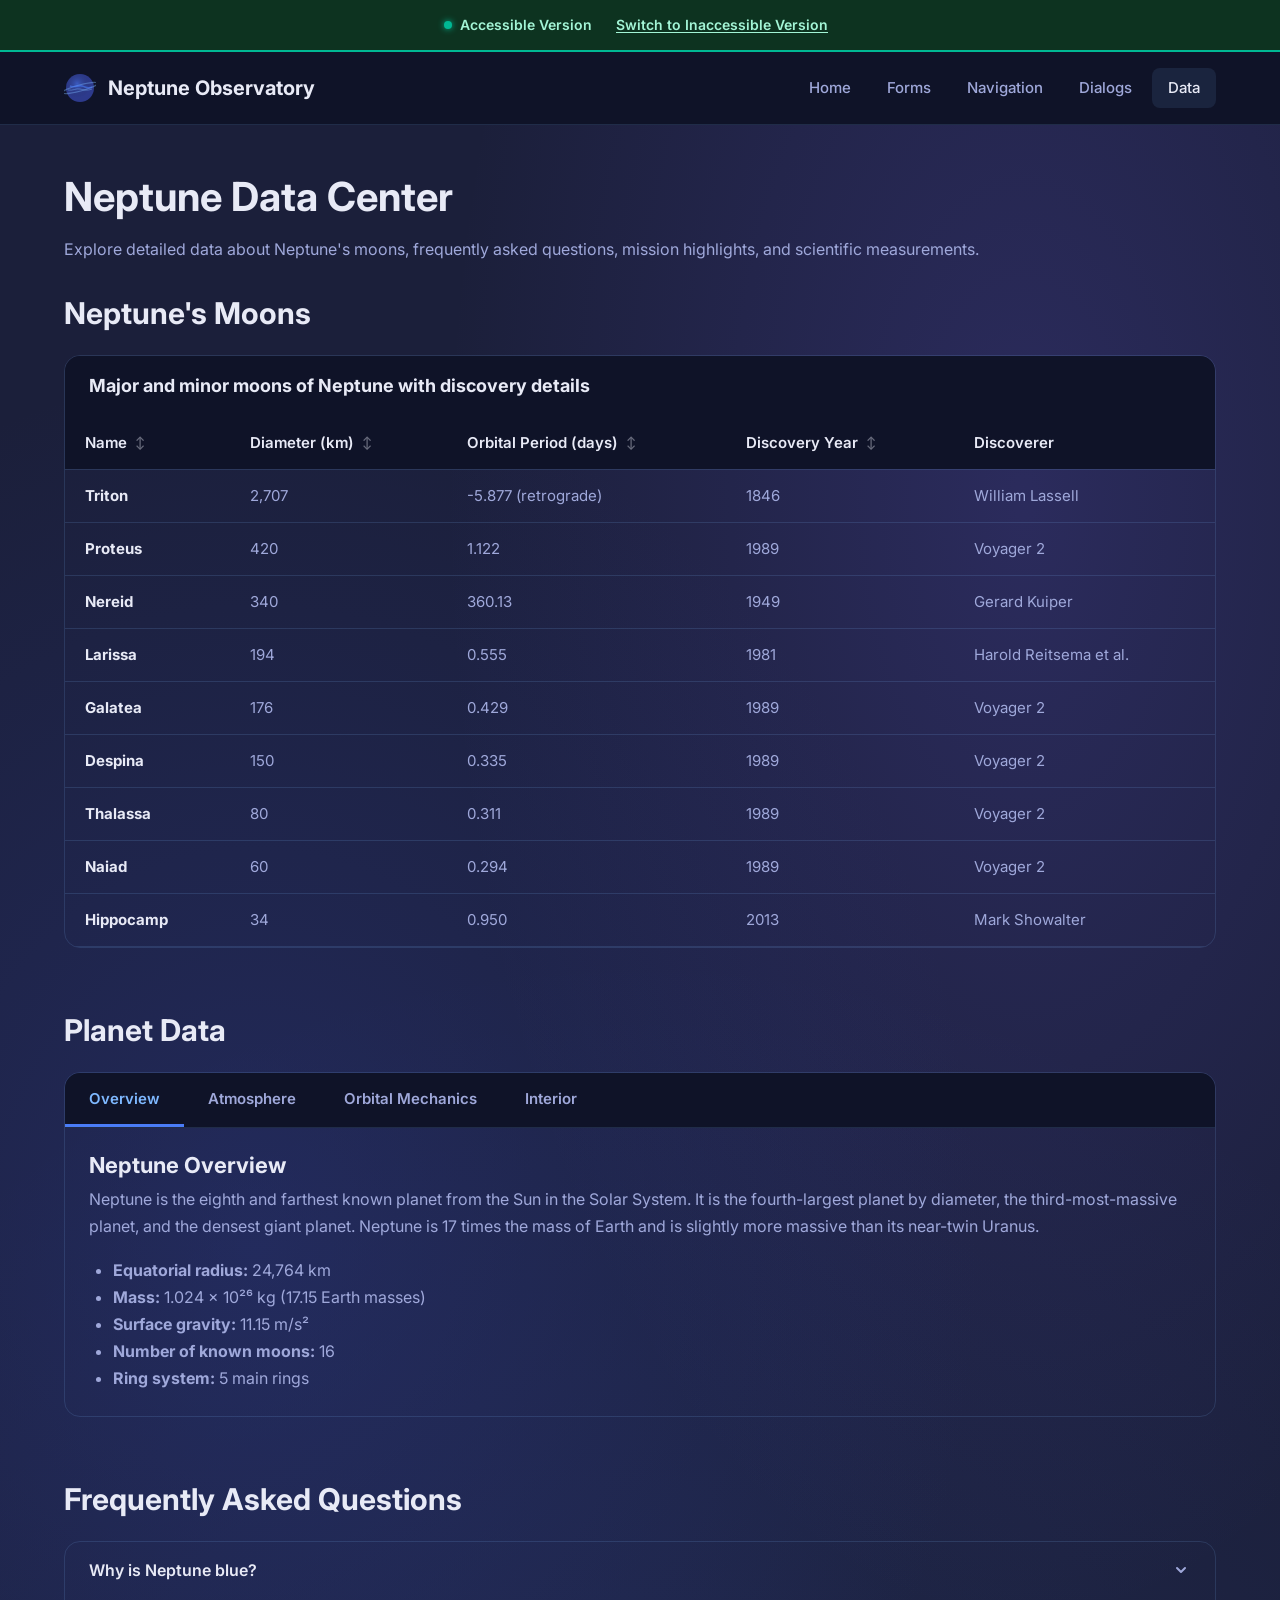
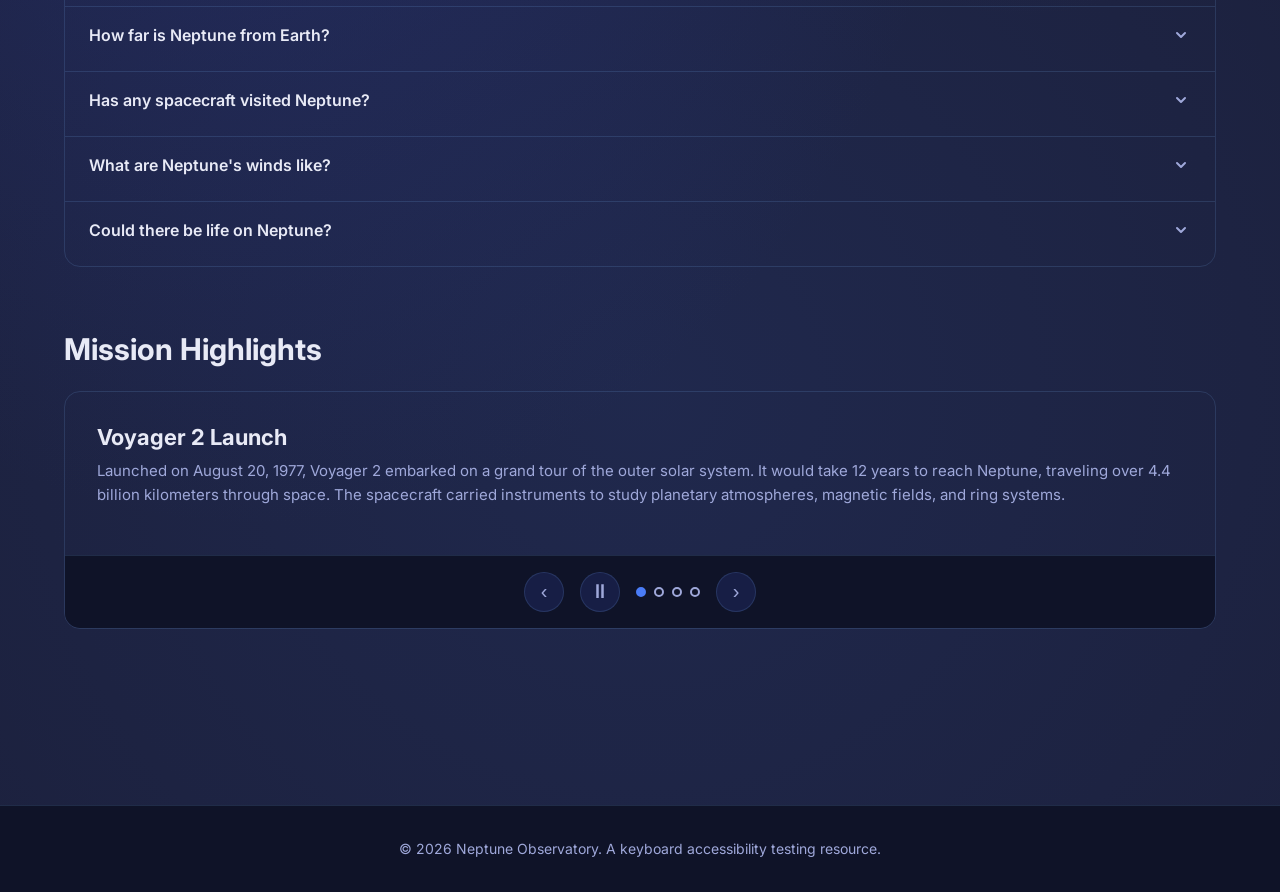
==== commit 9b368491: "Add sortable data table and fix accordion focus clipping Add keyboard-accessible sort buttons to moo" ====
--- a/data/accessible.html
+++ b/data/accessible.html
@@ -45,10 +45,10 @@
             <caption>Major and minor moons of Neptune with discovery details</caption>
             <thead>
               <tr>
-                <th scope="col" aria-sort="none">Name</th>
-                <th scope="col" aria-sort="none">Diameter (km)</th>
-                <th scope="col" aria-sort="none">Orbital Period (days)</th>
-                <th scope="col" aria-sort="none">Discovery Year</th>
+                <th scope="col" aria-sort="none"><button type="button" class="sort-btn" data-sort-col="0" data-sort-type="string">Name</button></th>
+                <th scope="col" aria-sort="none"><button type="button" class="sort-btn" data-sort-col="1" data-sort-type="number">Diameter (km)</button></th>
+                <th scope="col" aria-sort="none"><button type="button" class="sort-btn" data-sort-col="2" data-sort-type="number">Orbital Period (days)</button></th>
+                <th scope="col" aria-sort="none"><button type="button" class="sort-btn" data-sort-col="3" data-sort-type="number">Discovery Year</button></th>
                 <th scope="col">Discoverer</th>
               </tr>
             </thead>
@@ -288,6 +288,7 @@
   </footer>
 
   <script src="/js/version-switcher.js"></script>
+  <script src="/js/components/sortable-table.js"></script>
   <script src="/js/components/tabs.js"></script>
   <script src="/js/components/accordion.js"></script>
   <script src="/js/components/carousel.js"></script>
--- a/css/components.css
+++ b/css/components.css
@@ -421,25 +421,44 @@
 }
 
 .data-table th[aria-sort] {
-  cursor: pointer;
-}
-
-.data-table th[aria-sort]::after {
-  margin-left: 0.5rem;
+  padding: 0;
+}
+
+.sort-btn {
+  display: flex;
+  align-items: center;
+  gap: 0.5rem;
+  width: 100%;
+  padding: 0.875rem 1.25rem;
+  background: none;
+  border: none;
+  color: inherit;
+  font: inherit;
+  font-weight: 600;
+  cursor: pointer;
+  white-space: nowrap;
+  text-align: left;
+}
+
+.sort-btn::after {
   font-size: 0.75rem;
 }
 
-.data-table th[aria-sort="ascending"]::after {
+th[aria-sort="ascending"] .sort-btn::after {
   content: '▲';
 }
 
-.data-table th[aria-sort="descending"]::after {
+th[aria-sort="descending"] .sort-btn::after {
   content: '▼';
 }
 
-.data-table th[aria-sort="none"]::after {
+th[aria-sort="none"] .sort-btn::after {
   content: '↕';
   opacity: 0.4;
+}
+
+.sort-btn:hover {
+  background: rgba(126, 184, 255, 0.1);
 }
 
 /* Fake table (div-based for inaccessible version) */
@@ -482,11 +501,23 @@
 .accordion {
   border: 1px solid var(--color-card-border);
   border-radius: var(--radius-lg);
-  overflow: hidden;
 }
 
 .accordion-item {
   border-bottom: 1px solid var(--color-card-border);
+}
+
+.accordion-item:first-child .accordion-trigger {
+  border-radius: var(--radius-lg) var(--radius-lg) 0 0;
+}
+
+.accordion-item:last-child .accordion-trigger {
+  border-radius: 0 0 var(--radius-lg) var(--radius-lg);
+}
+
+.accordion-item:last-child .accordion-trigger[aria-expanded="true"],
+.accordion-item:last-child .accordion-trigger.expanded {
+  border-radius: 0;
 }
 
 .accordion-item:last-child {
@@ -926,6 +957,9 @@
   display: flex;
   align-items: center;
   gap: 0.5rem;
+  list-style: none;
+  padding: 0;
+  margin: 0;
   font-size: 0.875rem;
   color: var(--color-text-secondary);
   margin-bottom: 2rem;
